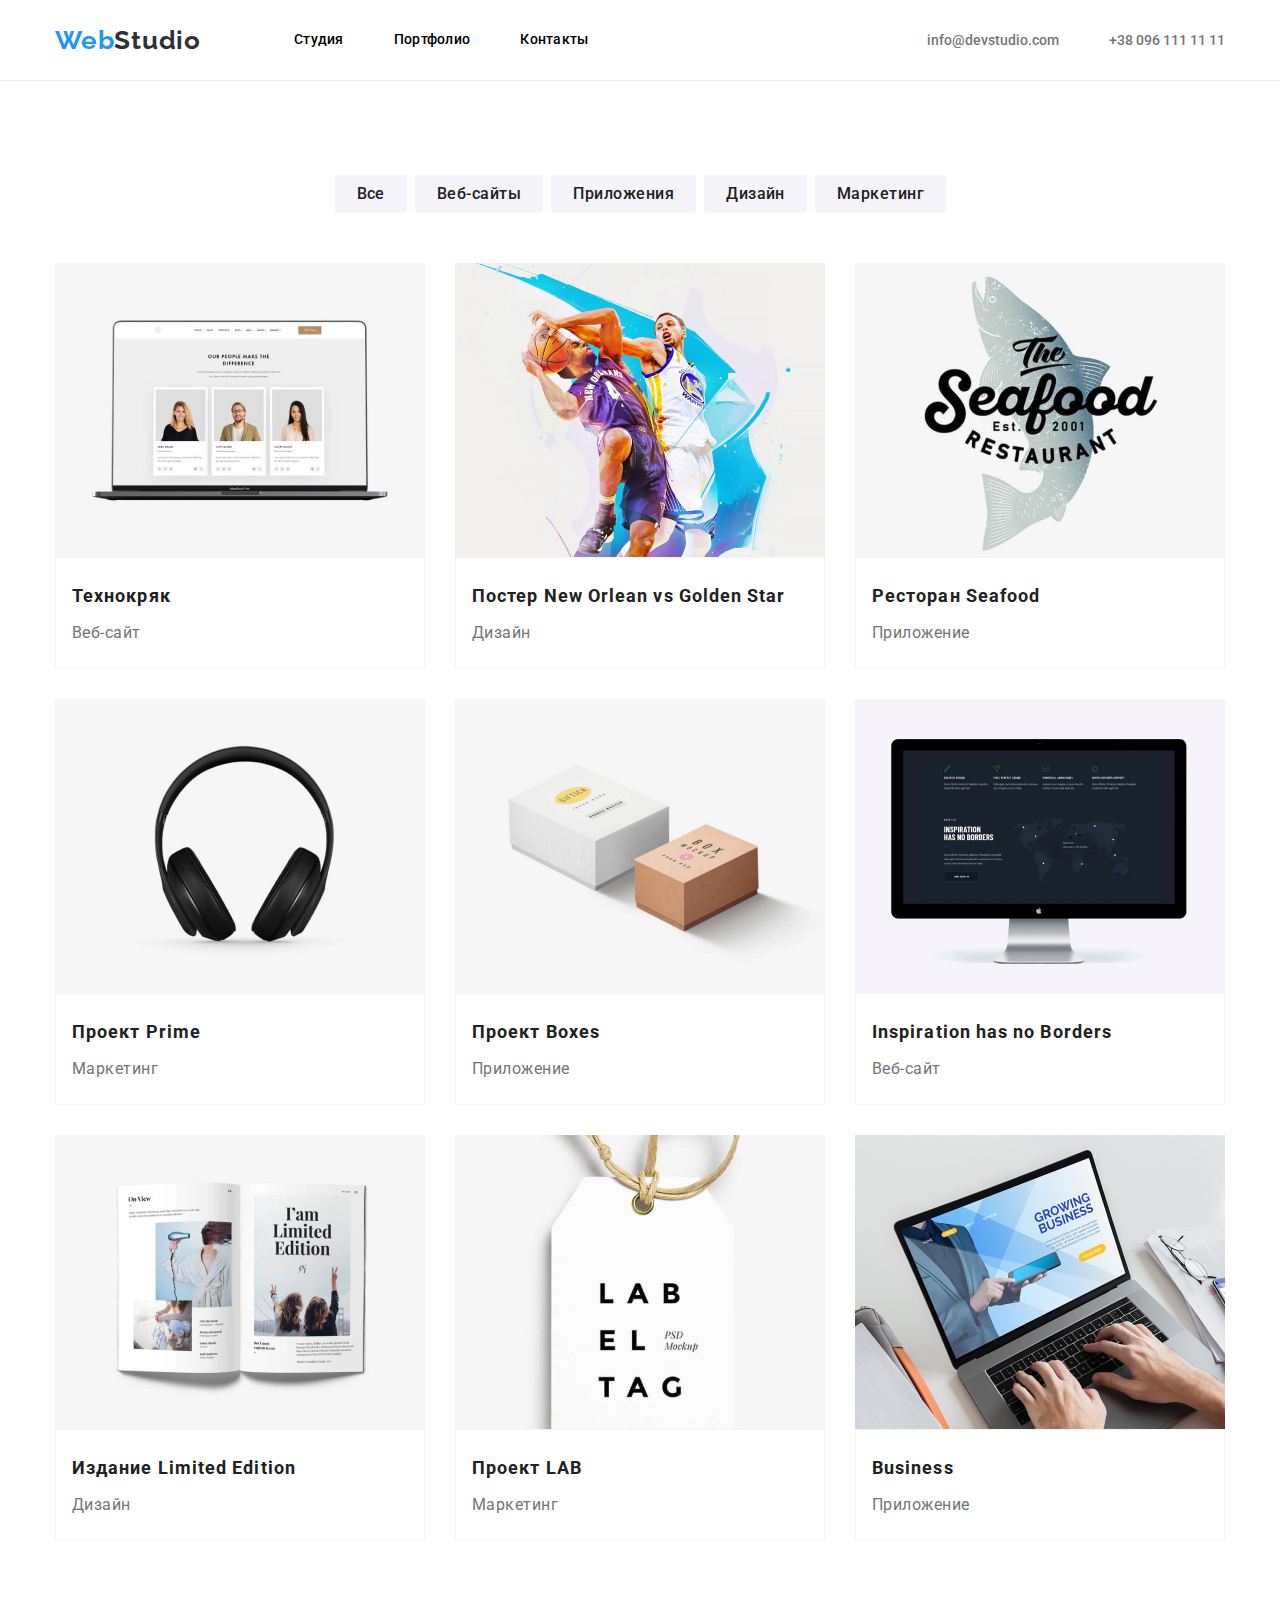
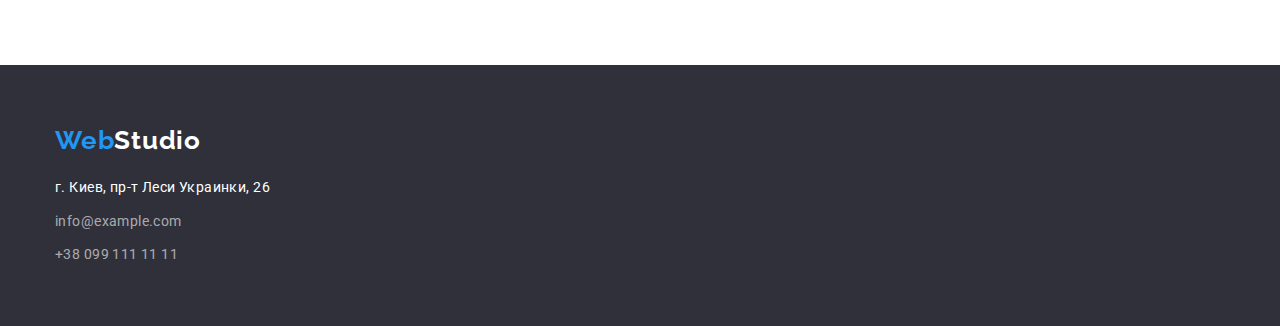
==== portfolio.html @ d8b58060 "!" ====
<!DOCTYPE html>
<html lang="en">
<head>
    <meta charset="UTF-8">
    <meta http-equiv="X-UA-Compatible" content="IE=edge">
    <meta name="viewport" content="width=device-width, initial-scale=1.0">
    <title>Document</title>
    <link rel="preconnect" href="https://fonts.googleapis.com">
    <link rel="preconnect" href="https://fonts.gstatic.com" crossorigin>
    <link href="https://fonts.googleapis.com/css2?family=Raleway:wght@700&family=Roboto:wght@400;500;700;900&display=swap" rel="stylesheet">
    <link rel="stylesheet" href="./css/modern-normalize.css">
    <link rel="stylesheet" href="./css/styles.css">
</head>
<body>
    <!--header of the page-->
    <header class="header">
        <div class="container main-nav">
            <nav class="main-nav">
                <a href="./index.html" lang="en" class="logo"><span class="logo-color">Web</span>Studio</a>
    
                <!--links for navigation on the page-->
                <ul class="header-list">
                    <li class="header-item"><a class="nav-link" href="./index.html">Студия</a></li>
                    <li class="header-item"><a class="nav-link" href="./portfolio.html">Портфолио</a></li>
                    <li class="header-item"><a class="nav-link" href="">Контакты</a></li>
                </ul>
            </nav>
            <!--contacts-->
            <ul class="contacts">
                <li class="item"><a href="mailto:info@devstudio.com" class="contacts-item">info@devstudio.com</a></li>
                <li class="item"><a href="tel:+380961111111" class="contacts-item">+38 096 111 11 11</a></li>
            </ul>
        </div>
    </header>
    <!--portfolio navigation-->
    <main>
        <!--portfolio buttons-->
        <section class="section">
            <div class="container">
            <ul class="button-list list">
                <li class="item">
                    <button class="button" type="button">Все</button>
                </li>
                <li class="item">
                    <button class="button" type="button">Веб-сайты</button>
                </li>
                <li class="item">
                    <button class="button" type="button">Приложения</button>
                </li>
                <li class="item">
                    <button class="button" type="button">Дизайн</button>
                </li>
                <li class="item">
                    <button class="button" type="button">Маркетинг</button>
                </li>
            </ul>
        <!--portfolio gallery link list-->
            <ul class="gallery row-flex row-flex__three-columns">
                <li class="gallery-item column-item">
                    <img src="./images/technocreck.jpg" alt="notebook" width="370" height="294">
                    <div class="glr-item">
                    <h3 class="works-item">Технокряк</h3>
                    <p class="item-text">Веб-сайт</p>
                    </div>
                </li>
                <li class="gallery-item column-item">
                    <img src="./images/poster-new-orlean.jpg" alt="basketball-players" width="370" height="294">
                    <div class="glr-item">
                    <h3 class="works-item">Постер New Orlean vs Golden Star</h3>
                    <p class="item-text">Дизайн</p>
                    </div>
                </li>
                <li class="gallery-item column-item">
                    <img src="./images/seafood.jpg" alt="logo-restaurant" width="370" height="294">
                    <div class="glr-item">
                    <h3 class="works-item">Ресторан <span lang="en">Seafood</span></h3>
                    <p class="item-text">Приложение</p>
                    </div>
                </li>
                <li class="gallery-item column-item">
                    <img src="./images/headphones.jpg" alt="headphones" width="370" height="294">
                    <div class="glr-item">
                    <h3 class="works-item">Проект <span lang="en">Prime</span></h3>
                    <p class="item-text">Маркетинг</p>
                    </div>
                </li>
                <li class="gallery-item column-item">
                    <img src="./images/boxes.jpg" alt="two-boxes" width="370" height="294">
                    <div class="glr-item">
                    <h3 class="works-item">Проект <span lang="en">Boxes</span></h3>
                    <p class="item-text">Приложение</p>
                    </div>
                </li>
                <li class="gallery-item column-item">
                    <img src="./images/monitor.jpg" alt="monitor" width="370" height="294">
                    <div class="glr-item">
                    <h3 class="works-item"><span lang="en">Inspiration has no Borders</span></h3>
                    <p class="item-text">Веб-сайт</p>
                    </div>
                </li>
                <li class="gallery-item column-item">
                    <img src="./images/book-limited-edition.jpg" alt="book" width="370" height="294">
                    <div class="glr-item">
                    <h3 class="works-item">Издание <span lang="en">Limited Edition</span></h3>
                    <p class="item-text">Дизайн</p>
                    </div>
                </li>
                <li class="gallery-item column-item">
                    <img src="./images/lab.jpg" alt="teg-lab" width="370" height="294">
                    <div class="glr-item">
                    <h3 class="works-item">Проект <span lang="en">LAB</span> </h3>
                    <p class="item-text">Маркетинг</p>
                    </div>
                </li>
                <li class="gallery-item column-item">
                    <img src="./images/laptop-growing.jpg" alt="laptop" width="370" height="294">
                    <div class="glr-item">
                    <h3 class="works-item"> <span lang="en">Business</span></h3>
                    <p class="item-text">Приложение</p>
                    </div>
                </li>
                
            </ul>
        </div>
        </section>
    </main>
       <!--footer of the page-->
    <footer class="footer">
        <div class="container">
            <a href="./index.html" lang="en" class="logo-footer"><span class="logo-color">Web</span>Studio</a>
            <address class="adress">
                <p >г. Киев, пр-т Леси Украинки, 26</p>
                <ul class="contacts-footer list">
                    <li class="item"><a href="mailto:info@example.com" class="contacts-link">info@example.com</a></li>
                    <li class="item"><a href="tel:+380991111111" class="contacts-link">+38 099 111 11 11</a></li>
                </ul>
            </address>
        </div>
    </footer>
    
</body>
</html>
---- css/styles.css ----
:root {
    --main-title-color: #ffffff;
    --secondary-title-color: #212121;
    --main-text-color: #757575;
    --secondary-text-color: #ffffff;
    --third-text-color: #000000;
    --accent-color: #2196f3;
    --main-background-color: #ffffff;
    --secondary-background-color: #f5f4fa;
    --third-background-color: #2f303a;
    --fourth-background-color: #ffffff;
  }
  
  body {
    background-color: var(--main-background-color);
    color: var(--main-text-color);
    font-family: "Raleway", sans-serif;
    font-family: "Roboto", sans-serif;
  }

/*global reset styles*/
h1, h2, h3, h5, h6 {
  margin-bottom: 0;
}

h1,
h2,
h3,
ul,
p {
  margin-top: 0;
  margin-bottom: 0;
}


ul {
  margin: 0;
  padding: 0;
  list-style: none;
}

.section {
  padding: 94px 0;

}

.section-title {
  margin-bottom: 50px;
  font-family: Roboto;
  font-style: normal;
  font-weight: bold;
  font-size: 36px;
  line-height: 42px;
  text-align: center;
  letter-spacing: 0.03em;
  color: #212121;
}

.section.top-spacer-null {
  padding-top: 0;
}

.container {
  margin: 0 auto;
  width: 1200px;
  padding: 0 15px;
}

.row-flex {
  padding: 0;
  list-style: none;
  display: flex;
  flex-direction: row;
  flex-wrap: wrap;
  margin-left: -30px;
}

.row-flex__two-columns .column-item {
  flex-basis: calc(100% / 2);
}


.row-flex__three-columns .column-item {
  flex-basis: calc(100% / 3 - 30px);
  margin-left: 30px;
}

.row-flex__four-columns .column-item {
  flex-basis: calc(100% / 4 - 30px);
  margin-left: 30px;
}


.main-nav{
  display: flex;
  align-items: center;
}


.header-list{
  display: flex;
  margin-left: 93px;
}

.header-list .item{
  margin-left: 50px;
}

.header-list .header-item:not(:last-child) {
  margin-right: 50px;
}

.header-list .nav-link{
  display: block;
  padding-top: 32px;
  padding-bottom: 32px;
  font-weight: 500;
  font-size: 14px;
  line-height: 1.14;
  letter-spacing: 0.02em;
}

.row-flex__five-columns .column-item {
  flex-basis: calc(100% / 5);
}

.row-flex__six-columns .column-item {
  flex-basis: calc(100% / 6);
}

 /*header*/
.header {
    background-color: var(--fourth-background-color);
    border-bottom: 1px solid #ececec;
  }

.logo {
    font-weight: 700;
    font-size: 26px;
    line-height: 1.19;
    letter-spacing: 0.03em;
    color: var(--third-background-color);
    font-family: "Raleway", sans-serif;
  }

  .logo-color {
    color: var(--accent-color);
  }
  
.nav-link {
    font-weight: 500;
    font-size: 14px;
    line-height: 1.14;
    letter-spacing: 0.02em;
    color: var(--third-text-color);
  }

 .nav-link:hover,
 .contacts a:hover,
 .nav-link:focus,
 .contacts a:focus {
   color: var(--accent-color);
 }

.contacts-item{
  color: #757575;
  font-weight: 500;
  font-size: 14px;
  line-height: 1.14;
  text-decoration: none;
}

.contacts {
  display: flex;
  margin-left: auto;
}

.contacts .item + .item {
  margin-left: 50px;
}

.contacts-link {
  color: #757575;
  font-size: 16px;
  line-height: 30px;
  font-weight: 500;
  font-size: 14px;
  line-height: 1.14;
  text-decoration: none
  }

a {
    text-decoration: none;
  }

li {
    list-style-type: none;
  }

.header  {
    color: var(--main-text-color);
  }

.footer  {
    display: block;
    padding-bottom: 60px;
    padding-top: 60px;
    box-sizing: border-box;
    color: var(--secondary-text-color)
  }

/*hero-section*/
.hero-section {
  background-color: var(--third-background-color);
  min-height: 600px;
  display: flex;
  flex-direction: column;
  align-items: center;
  justify-content: center;
}

.hero-title {
    font-weight: 900;
    font-size: 44px;
    line-height: 1.36;
    text-align: center;
    letter-spacing: 0.06em;
    text-transform: uppercase;
    color: var(--main-title-color);
    max-width: 696px;
    margin-bottom: 30px;
  }

.button {
    font-weight: 500;
    font-size: 16px;
    line-height: 1.62;
    text-align: center;
    letter-spacing: 0.03em;
    color: var(--secondary-title-color);
    background-color: var(--secondary-background-color);
    font-family: "Roboto", sans-serif;
    white-space: nowrap;
    padding: 6px 22px;;
    border: none;
    border-radius: 4px;
    cursor: pointer;
  }

  .button-primary {
    color: #ffffff;
    background-color: var(--accent-color);
  }

.button:focus,
.button:hover {
  color: var(--secondary-text-color);
  background-color: var(--accent-color);
  opacity: 0.8;
}

.button-list {
  display: flex;
  width: 611px;
  margin-left: auto;
  margin-right: auto;
  margin-bottom: 50px;
}

.button-list .item + .item {
  margin-left: 8px;
}


/*abilities of the company*/

.hidden-title {
  visibility: hidden;
  display: none;
}

.ability-section,
.work-section{
    background-color: var(--main-background-color);
}

.ability-title{
    font-weight: 700;
    font-size: 14px;
    line-height: 24px;
    letter-spacing: 0.03em;
    text-transform: uppercase;
    color: var(--secondary-title-color);
}

.ability-text{
    font-size: 14px;
    line-height: 1.71;
    letter-spacing: 0.03em;
    color: #757575;
}

.members-item {
  padding-bottom: 20px;
  background: #FFFFFF;
  box-shadow: 0px 1px 3px rgba(0, 0, 0, 0.12), 0px 1px 1px rgba(0, 0, 0, 0.14), 0px 2px 1px rgba(0, 0, 0, 0.2);
  border-radius: 0px 0px 4px 4px;
}


.member-name{
    margin-bottom: 10px;
    font-weight: 500;
    font-size: 16px;
    line-height: 1.19;
    text-align: center;
    letter-spacing: 0.03em;
    color: var(--secondary-title-color);
}

.skill{
    font-size: 16px;
    line-height: 1.19;
    text-align: center;
    letter-spacing: 0.03em;
    color: var(--main-text-color);
}

.company-members{
    background-color: var(--secondary-background-color);
}

/*footer*/

.footer{
    background-color: var(--third-background-color);
    color: var(--secondary-text-color);
    padding-top: 60px;
}

.adress {
  font-style: normal;
}

.adress > p {
    font-size: 14px;
    line-height: 1.71;
    letter-spacing: 0.03em;
    font-style: normal;
    color: var(--secondary-text-color);
}

.portfolio-filters{
    background-color: var(--main-background-color);
}

.works-item{
    font-style: normal;
    font-weight: bold;
    margin-bottom: 4px;
    font-weight:700;
    font-size: 18px;
    line-height: 2;
    letter-spacing: 0.06em;
    color: var(--secondary-title-color);
}

.item-text{
    font-weight: 400;
    font-size: 16px;
    line-height: 1.88;
    letter-spacing: 0.03em;
    color: var(--main-text-color);
}

.logo-footer {
  display: inline-block;
  margin-bottom: 20px;
  font-weight: 700;
  font-size: 26px;
  line-height:1.19;
  letter-spacing: 0.03em;
  font-weight: bold;
  font-style: normal;
  color: var(--secondary-text-color);
  font-family: "Raleway", sans-serif;
}
.glr-item{
  margin-bottom: 30px;
  padding: 20px 16px;
  border: 1px solid #f5f4fa;;
}

img{
  display: block;
  max-width: 100%;
  margin: 0 auto;
}

.team-img{
  margin-bottom: 30px;
  width: 270px;
  aspect-ratio: auto 270 / 260;
  height: 260px;

}

.address {
  color: var(--primary-white-color);
  font-style: normal;
  font-weight: 400;
  font-size: 14px;
  line-height: 1.71;
  letter-spacing: 0.03em;
}

.contacts-footer .item {
  margin-top: 9px;
}

.contacts-footer .contacts-link {
  color: rgba(255, 255, 255, 0.6);
}

.contacts-link{
 font-style: normal;
 font-weight: normal;
 font-size: 14px;
 line-height: 24px;
 letter-spacing: 0.03em;
}

.contacts-footer .contacts-link:hover,
.contacts-footer .contacts-link:focus {
  color: #2196f3;
}
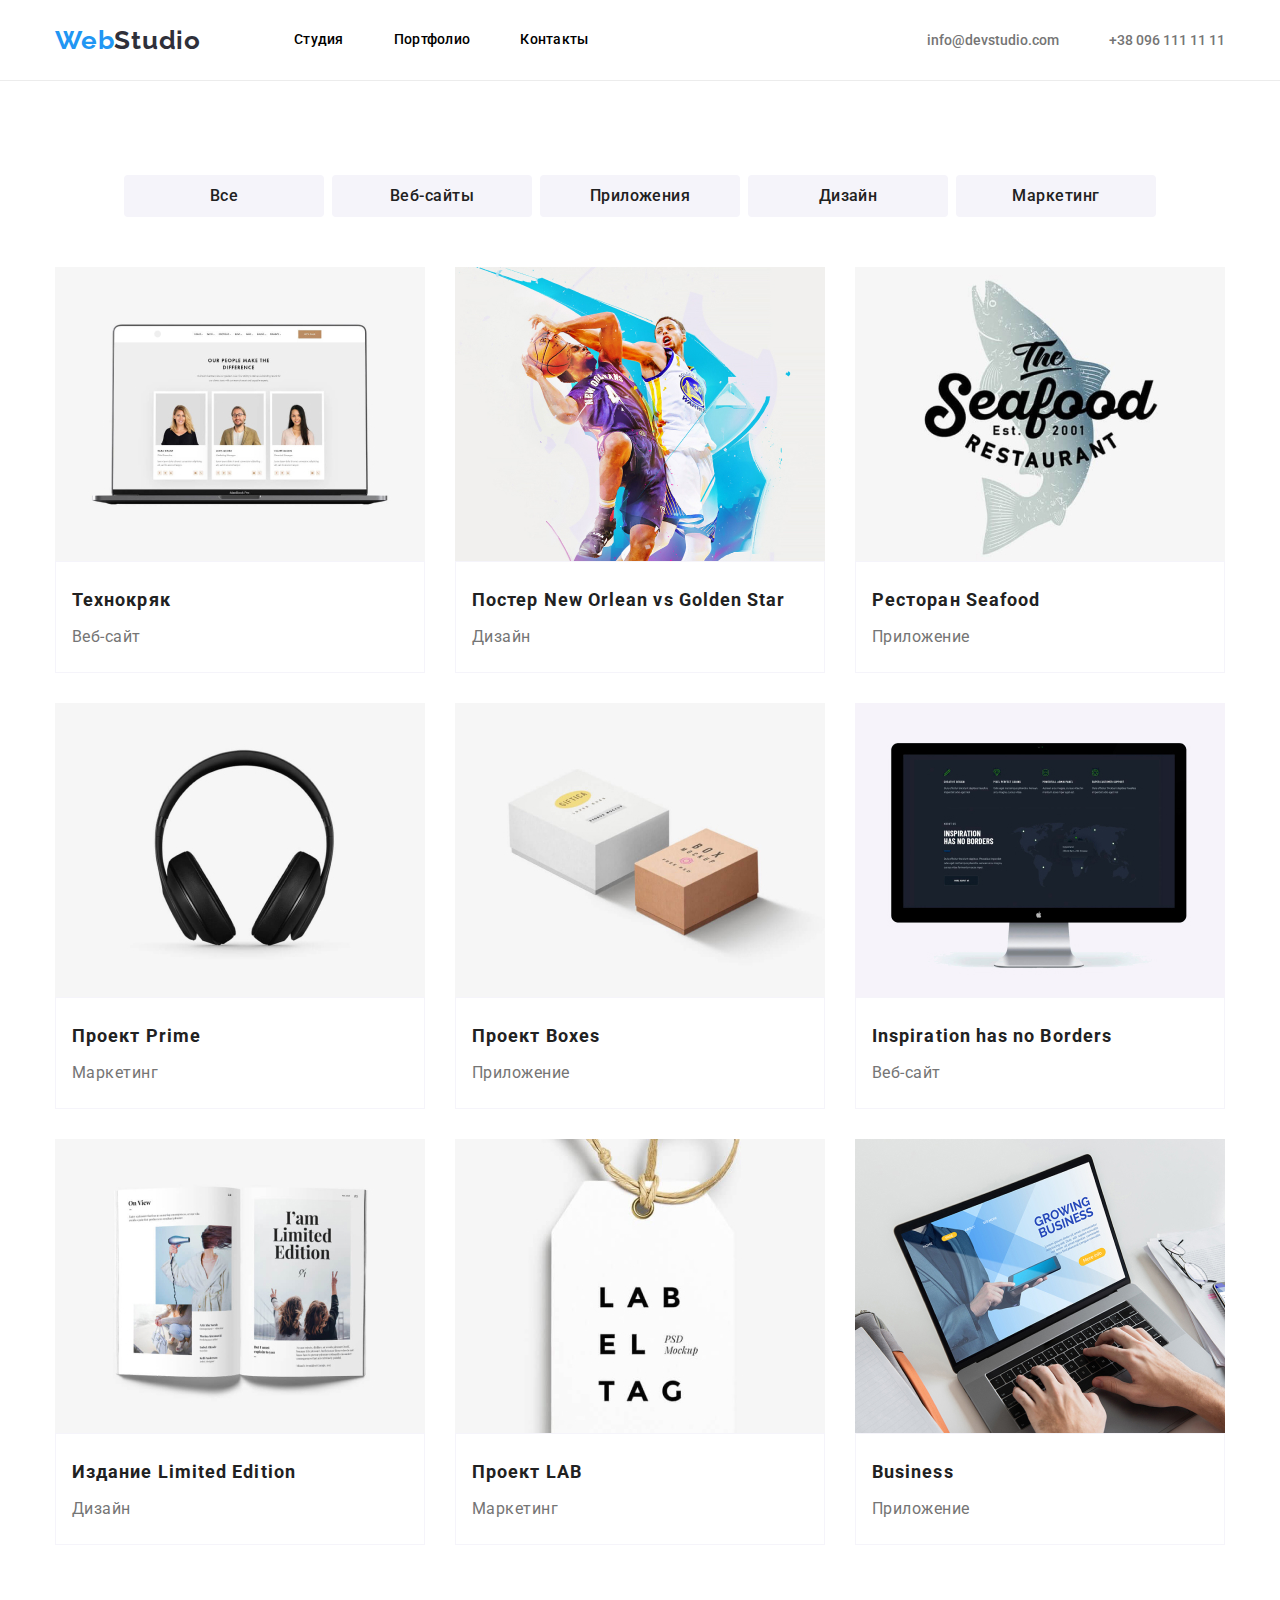
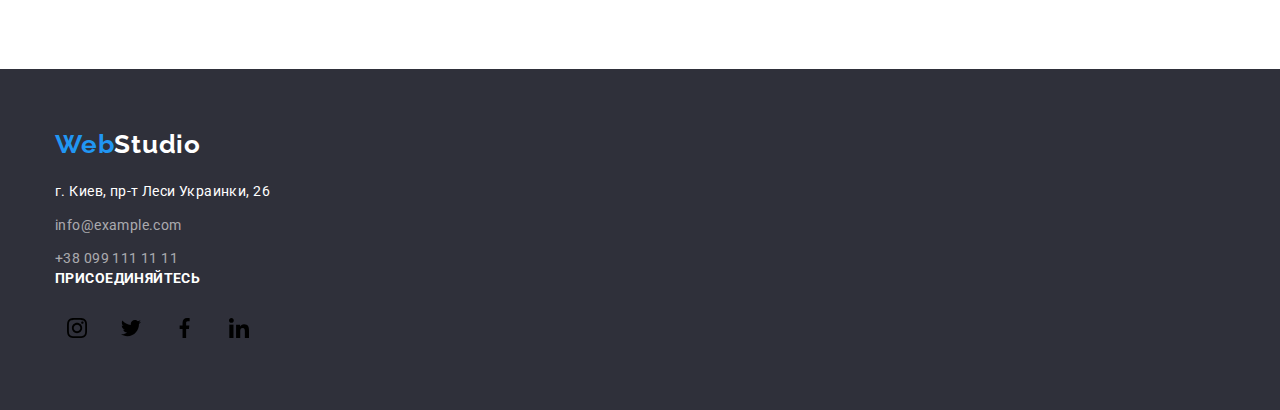
==== commit f67096c3: "new" ====
--- a/portfolio.html
+++ b/portfolio.html
@@ -127,14 +127,51 @@
        <!--footer of the page-->
     <footer class="footer">
         <div class="container">
-            <a href="./index.html" lang="en" class="logo-footer"><span class="logo-color">Web</span>Studio</a>
-            <address class="adress">
-                <p >г. Киев, пр-т Леси Украинки, 26</p>
-                <ul class="contacts-footer list">
-                    <li class="item"><a href="mailto:info@example.com" class="contacts-link">info@example.com</a></li>
-                    <li class="item"><a href="tel:+380991111111" class="contacts-link">+38 099 111 11 11</a></li>
+            <div class="container-footer">
+                <a href="./index.html" lang="en" class="logo-footer"><span class="logo-color">Web</span>Studio</a>
+                <address class="adress">
+                    <p>г. Киев, пр-т Леси Украинки, 26</p>
+                    <ul class="contacts-footer list">
+                        <li class="item"><a href="mailto:info@example.com" class="contacts-link">info@example.com</a></li>
+                        <li class="item"><a href="tel:+380991111111" class="contacts-link">+38 099 111 11 11</a></li>
+                    </ul>
+                </address>
+            </div>
+            <div>
+                <p class="join">
+                    присоединяйтесь
+                </p>
+                <ul class="social-links">
+                    <li class="social-item">
+                        <a href="" class="link soc-link soc-footer">
+                            <svg class="icon soc-icon" width="20" height="20">
+                                <use href="./images/symbol-defs.svg#icon-instagram"></use>
+                            </svg>
+                        </a>
+                    </li>
+                    <li>
+                        <a href="" class="link soc-link soc-footer">
+                            <svg class="icon soc-icon" width="20" height="20">
+                                <use href="./images/symbol-defs.svg#icon-twitter"></use>
+                            </svg>
+                        </a>
+                    </li>
+                    <li>
+                        <a href="" class="link soc-link soc-footer">
+                            <svg class="icon soc-icon" width="20" height="20">
+                                <use href="./images/symbol-defs.svg#icon-facebook"></use>
+                            </svg>
+                        </a>
+                    </li>
+                    <li>
+                        <a href="" class="link  soc-link soc-footer">
+                            <svg class="icon soc-icon" width="20" height="20">
+                                <use href="./images/symbol-defs.svg#icon-linkedin"></use>
+                            </svg>
+                        </a>
+                    </li>
                 </ul>
-            </address>
+            </div>
         </div>
     </footer>
     
--- a/css/styles.css
+++ b/css/styles.css
@@ -1,25 +1,30 @@
 :root {
-    --main-title-color: #ffffff;
-    --secondary-title-color: #212121;
-    --main-text-color: #757575;
-    --secondary-text-color: #ffffff;
-    --third-text-color: #000000;
-    --accent-color: #2196f3;
-    --main-background-color: #ffffff;
-    --secondary-background-color: #f5f4fa;
-    --third-background-color: #2f303a;
-    --fourth-background-color: #ffffff;
-  }
-  
-  body {
-    background-color: var(--main-background-color);
-    color: var(--main-text-color);
-    font-family: "Raleway", sans-serif;
-    font-family: "Roboto", sans-serif;
-  }
+  --main-title-color: #ffffff;
+  --secondary-title-color: #212121;
+  --main-text-color: #757575;
+  --secondary-text-color: #ffffff;
+  --third-text-color: #000000;
+  --accent-color: #2196f3;
+  --main-background-color: #ffffff;
+  --secondary-background-color: #f5f4fa;
+  --third-background-color: #2f303a;
+  --fourth-background-color: #ffffff;
+  --color-icon: #afb1b8;
+}
+
+body {
+  background-color: var(--main-background-color);
+  color: var(--main-text-color);
+  font-family: 'Raleway', sans-serif;
+  font-family: 'Roboto', sans-serif;
+}
 
 /*global reset styles*/
-h1, h2, h3, h5, h6 {
+h1,
+h2,
+h3,
+h5,
+h6 {
   margin-bottom: 0;
 }
 
@@ -32,7 +37,6 @@
   margin-bottom: 0;
 }
 
-
 ul {
   margin: 0;
   padding: 0;
@@ -41,7 +45,6 @@
 
 .section {
   padding: 94px 0;
-
 }
 
 .section-title {
@@ -79,7 +82,6 @@
   flex-basis: calc(100% / 2);
 }
 
-
 .row-flex__three-columns .column-item {
   flex-basis: calc(100% / 3 - 30px);
   margin-left: 30px;
@@ -90,19 +92,17 @@
   margin-left: 30px;
 }
 
-
-.main-nav{
-  display: flex;
-  align-items: center;
-}
-
-
-.header-list{
+.main-nav {
+  display: flex;
+  align-items: center;
+}
+
+.header-list {
   display: flex;
   margin-left: 93px;
 }
 
-.header-list .item{
+.header-list .item {
   margin-left: 50px;
 }
 
@@ -110,7 +110,7 @@
   margin-right: 50px;
 }
 
-.header-list .nav-link{
+.header-list .nav-link {
   display: block;
   padding-top: 32px;
   padding-bottom: 32px;
@@ -128,41 +128,41 @@
   flex-basis: calc(100% / 6);
 }
 
- /*header*/
+/*header*/
 .header {
-    background-color: var(--fourth-background-color);
-    border-bottom: 1px solid #ececec;
-  }
+  background-color: var(--fourth-background-color);
+  border-bottom: 1px solid #ececec;
+}
 
 .logo {
-    font-weight: 700;
-    font-size: 26px;
-    line-height: 1.19;
-    letter-spacing: 0.03em;
-    color: var(--third-background-color);
-    font-family: "Raleway", sans-serif;
-  }
-
-  .logo-color {
-    color: var(--accent-color);
-  }
-  
+  font-weight: 700;
+  font-size: 26px;
+  line-height: 1.19;
+  letter-spacing: 0.03em;
+  color: var(--third-background-color);
+  font-family: 'Raleway', sans-serif;
+}
+
+.logo-color {
+  color: var(--accent-color);
+}
+
 .nav-link {
-    font-weight: 500;
-    font-size: 14px;
-    line-height: 1.14;
-    letter-spacing: 0.02em;
-    color: var(--third-text-color);
-  }
-
- .nav-link:hover,
- .contacts a:hover,
- .nav-link:focus,
- .contacts a:focus {
-   color: var(--accent-color);
- }
-
-.contacts-item{
+  font-weight: 500;
+  font-size: 14px;
+  line-height: 1.14;
+  letter-spacing: 0.02em;
+  color: var(--third-text-color);
+}
+
+.nav-link:hover,
+.contacts a:hover,
+.nav-link:focus,
+.contacts a:focus {
+  color: var(--accent-color);
+}
+
+.contacts-item {
   color: #757575;
   font-weight: 500;
   font-size: 14px;
@@ -186,32 +186,46 @@
   font-weight: 500;
   font-size: 14px;
   line-height: 1.14;
-  text-decoration: none
-  }
+  text-decoration: none;
+}
 
 a {
-    text-decoration: none;
-  }
+  text-decoration: none;
+}
 
 li {
-    list-style-type: none;
-  }
-
-.header  {
-    color: var(--main-text-color);
-  }
-
-.footer  {
-    display: block;
-    padding-bottom: 60px;
-    padding-top: 60px;
-    box-sizing: border-box;
-    color: var(--secondary-text-color)
-  }
+  list-style-type: none;
+}
+
+.header {
+  color: var(--main-text-color);
+}
+
+.footer {
+  display: block;
+  padding-bottom: 60px;
+  padding-top: 60px;
+  box-sizing: border-box;
+  color: var(--secondary-text-color);
+}
+
+.pos-foot {
+  display: flex;
+  align-items: baseline;
+}
 
 /*hero-section*/
 .hero-section {
   background-color: var(--third-background-color);
+  background-image: linear-gradient(
+      to right,
+      rgba(47, 48, 58, 0.4),
+      rgba(47, 48, 58, 0.4)
+    ),
+    url('../images/herojpg.jpg');
+  background-repeat: no-repeat;
+  background-size: cover;
+  background-position: 0px 0px;
   min-height: 600px;
   display: flex;
   flex-direction: column;
@@ -220,37 +234,47 @@
 }
 
 .hero-title {
-    font-weight: 900;
-    font-size: 44px;
-    line-height: 1.36;
-    text-align: center;
-    letter-spacing: 0.06em;
-    text-transform: uppercase;
-    color: var(--main-title-color);
-    max-width: 696px;
-    margin-bottom: 30px;
-  }
+  font-weight: 900;
+  font-size: 44px;
+  line-height: 1.36;
+  text-align: center;
+  letter-spacing: 0.06em;
+  text-transform: uppercase;
+  color: var(--main-title-color);
+  max-width: 696px;
+  margin-bottom: 30px;
+}
+
+.site-contacts-icon {
+  margin-right: 10px;
+  fill: currentColor;
+}
+
+.site-contacts-item:first-child {
+  margin-right: 30px;
+}
 
 .button {
-    font-weight: 500;
-    font-size: 16px;
-    line-height: 1.62;
-    text-align: center;
-    letter-spacing: 0.03em;
-    color: var(--secondary-title-color);
-    background-color: var(--secondary-background-color);
-    font-family: "Roboto", sans-serif;
-    white-space: nowrap;
-    padding: 6px 22px;;
-    border: none;
-    border-radius: 4px;
-    cursor: pointer;
-  }
-
-  .button-primary {
-    color: #ffffff;
-    background-color: var(--accent-color);
-  }
+  font-weight: 500;
+  font-size: 16px;
+  line-height: 1.87;
+  text-align: center;
+  letter-spacing: 0.03em;
+  color: var(--secondary-title-color);
+  background-color: var(--secondary-background-color);
+  font-family: 'Roboto', sans-serif;
+  white-space: nowrap;
+  min-width: 200px;
+  padding: 6px 20px;
+  border: none;
+  border-radius: 4px;
+  cursor: pointer;
+}
+
+.button-primary {
+  color: #ffffff;
+  background-color: var(--accent-color);
+}
 
 .button:focus,
 .button:hover {
@@ -261,7 +285,7 @@
 
 .button-list {
   display: flex;
-  width: 611px;
+  justify-content: center;
   margin-left: auto;
   margin-right: auto;
   margin-bottom: 50px;
@@ -271,7 +295,6 @@
   margin-left: 8px;
 }
 
-
 /*abilities of the company*/
 
 .hidden-title {
@@ -280,62 +303,66 @@
 }
 
 .ability-section,
-.work-section{
-    background-color: var(--main-background-color);
-}
-
-.ability-title{
-    font-weight: 700;
-    font-size: 14px;
-    line-height: 24px;
-    letter-spacing: 0.03em;
-    text-transform: uppercase;
-    color: var(--secondary-title-color);
-}
-
-.ability-text{
-    font-size: 14px;
-    line-height: 1.71;
-    letter-spacing: 0.03em;
-    color: #757575;
+.work-section {
+  background-color: var(--main-background-color);
+}
+
+.ability-title {
+  margin-bottom: 10px;
+  font-weight: 700;
+  font-size: 14px;
+  line-height: 24px;
+  letter-spacing: 0.03em;
+  text-transform: uppercase;
+  color: var(--secondary-title-color);
+}
+
+.ability-text {
+  font-size: 14px;
+  line-height: 1.71;
+  letter-spacing: 0.03em;
+  color: #757575;
 }
 
 .members-item {
   padding-bottom: 20px;
-  background: #FFFFFF;
-  box-shadow: 0px 1px 3px rgba(0, 0, 0, 0.12), 0px 1px 1px rgba(0, 0, 0, 0.14), 0px 2px 1px rgba(0, 0, 0, 0.2);
+  background: #ffffff;
+  box-shadow: 0px 1px 3px rgba(0, 0, 0, 0.12), 0px 1px 1px rgba(0, 0, 0, 0.14),
+    0px 2px 1px rgba(0, 0, 0, 0.2);
   border-radius: 0px 0px 4px 4px;
 }
 
-
-.member-name{
-    margin-bottom: 10px;
-    font-weight: 500;
-    font-size: 16px;
-    line-height: 1.19;
-    text-align: center;
-    letter-spacing: 0.03em;
-    color: var(--secondary-title-color);
-}
-
-.skill{
-    font-size: 16px;
-    line-height: 1.19;
-    text-align: center;
-    letter-spacing: 0.03em;
-    color: var(--main-text-color);
-}
-
-.company-members{
-    background-color: var(--secondary-background-color);
+.member-name {
+  margin-bottom: 10px;
+  font-weight: 500;
+  font-size: 16px;
+  line-height: 1.19;
+  text-align: center;
+  letter-spacing: 0.03em;
+  color: var(--secondary-title-color);
+}
+
+.skill {
+  font-size: 16px;
+  line-height: 1.19;
+  text-align: center;
+  letter-spacing: 0.03em;
+  color: var(--main-text-color);
+}
+
+.company-members {
+  background-color: var(--secondary-background-color);
 }
 
 /*footer*/
 
-.footer{
-    background-color: var(--third-background-color);
-    color: var(--secondary-text-color);
-    padding-top: 60px;
+.container-footer {
+  margin-right: 70px;
+}
+.footer {
+  background-color: var(--third-background-color);
+  color: var(--secondary-text-color);
+  padding-top: 60px;
 }
 
 .adress {
@@ -343,34 +370,34 @@
 }
 
 .adress > p {
-    font-size: 14px;
-    line-height: 1.71;
-    letter-spacing: 0.03em;
-    font-style: normal;
-    color: var(--secondary-text-color);
-}
-
-.portfolio-filters{
-    background-color: var(--main-background-color);
-}
-
-.works-item{
-    font-style: normal;
-    font-weight: bold;
-    margin-bottom: 4px;
-    font-weight:700;
-    font-size: 18px;
-    line-height: 2;
-    letter-spacing: 0.06em;
-    color: var(--secondary-title-color);
-}
-
-.item-text{
-    font-weight: 400;
-    font-size: 16px;
-    line-height: 1.88;
-    letter-spacing: 0.03em;
-    color: var(--main-text-color);
+  font-size: 14px;
+  line-height: 1.71;
+  letter-spacing: 0.03em;
+  font-style: normal;
+  color: var(--secondary-text-color);
+}
+
+.portfolio-filters {
+  background-color: var(--main-background-color);
+}
+
+.works-item {
+  font-style: normal;
+  font-weight: bold;
+  margin-bottom: 4px;
+  font-weight: 700;
+  font-size: 18px;
+  line-height: 2;
+  letter-spacing: 0.06em;
+  color: var(--secondary-title-color);
+}
+
+.item-text {
+  font-weight: 400;
+  font-size: 16px;
+  line-height: 1.88;
+  letter-spacing: 0.03em;
+  color: var(--main-text-color);
 }
 
 .logo-footer {
@@ -378,31 +405,30 @@
   margin-bottom: 20px;
   font-weight: 700;
   font-size: 26px;
-  line-height:1.19;
+  line-height: 1.19;
   letter-spacing: 0.03em;
   font-weight: bold;
   font-style: normal;
   color: var(--secondary-text-color);
-  font-family: "Raleway", sans-serif;
-}
-.glr-item{
+  font-family: 'Raleway', sans-serif;
+}
+.glr-item {
   margin-bottom: 30px;
   padding: 20px 16px;
-  border: 1px solid #f5f4fa;;
-}
-
-img{
+  border: 1px solid #f5f4fa;
+}
+
+img {
   display: block;
   max-width: 100%;
   margin: 0 auto;
 }
 
-.team-img{
+.team-img {
   margin-bottom: 30px;
   width: 270px;
   aspect-ratio: auto 270 / 260;
   height: 260px;
-
 }
 
 .address {
@@ -422,15 +448,171 @@
   color: rgba(255, 255, 255, 0.6);
 }
 
-.contacts-link{
- font-style: normal;
- font-weight: normal;
- font-size: 14px;
- line-height: 24px;
- letter-spacing: 0.03em;
+.contacts-link {
+  font-style: normal;
+  font-weight: normal;
+  font-size: 14px;
+  line-height: 24px;
+  letter-spacing: 0.03em;
 }
 
 .contacts-footer .contacts-link:hover,
 .contacts-footer .contacts-link:focus {
   color: #2196f3;
-}+}
+
+.abl-icon {
+  width: 270px;
+  height: 120px;
+  display: flex;
+  justify-content: center;
+  align-items: center;
+  margin-bottom: 30px;
+  background: #f5f4fa;
+  border-radius: 4px;
+}
+
+.img-icon {
+  text-align: center;
+  fill: var(--secondary-title-color);
+}
+
+.soc-container {
+  display: flex;
+  justify-content: center;
+  margin-top: 16px;
+}
+
+.social-links {
+  display: flex;
+  justify-content: center;
+  align-items: center;
+  height: 44px;
+  width: 206px;
+  padding-left: 0;
+  margin-bottom: 0;
+  margin-top: 0;
+  list-style: none;
+  color: #afb1b8;
+}
+
+.soc-link .link {
+  justify-content: center;
+  align-items: center;
+}
+
+.social-links .link {
+  display: flex;
+  justify-content: center;
+  align-items: center;
+  width: 44px;
+  height: 44px;
+  border-radius: 50%;
+  color: #afb1b8;
+}
+
+.social-item li + li {
+  margin-left: 10px;
+}
+
+.social-links .link:hover,
+.social-links .link:focus {
+  background-color: #afb1b8;
+}
+
+.link:focus svg,
+.link:hover svg {
+  fill: var(--accent-color);
+}
+
+.social-item:hover svg,
+.social-item:focus svg {
+  fill: var(--accent-color);
+}
+
+.soc-link:hover svg,
+.soc-link:focus svg {
+  fill: #ffffff;
+}
+
+.social-links .link:hover,
+.social-links .link:focus {
+  background-color: var(--accent-color);
+}
+
+.social-links li + li {
+  margin-left: 10px;
+}
+.section-clients {
+  margin: 94px 0;
+}
+.regular-customers {
+  font-style: normal;
+  font-weight: 700;
+  font-size: 36px;
+  line-height: 1.3;
+  text-align: center;
+  letter-spacing: 0.03em;
+  color: #212121;
+  margin-bottom: 50px;
+}
+
+.container-clients {
+  text-align: center;
+}
+
+.clients {
+  display: flex;
+  align-items: center;
+  justify-content: center;
+  padding: 0px;
+  margin: 0px;
+}
+
+.clients li + li {
+  margin-left: 30px;
+}
+
+.link-client {
+  display: flex;
+  align-items: center;
+  justify-content: center;
+  width: 170px;
+  height: 92px;
+  fill: #afb1b8;
+  border: 1px solid var(--color-icon);
+  border-radius: 4px;
+}
+
+.link-client:hover,
+.link-client:focus {
+  fill: var(--accent-color);
+  border: 1px solid var(--accent-color);
+}
+
+.link-client:hover svg,
+.link-client:focus svg {
+  fill: var(--accent-color);
+}
+
+.footer-sections {
+  background-color: #2f303a;
+  padding: 60px 0px;
+  color: var(--fon-color);
+}
+
+.container-footer {
+  margin-right: 70px;
+}
+
+.join {
+  font-weight: 700;
+  font-size: 14px;
+  line-height: 1.18;
+  letter-spacing: 0.03em;
+  text-transform: uppercase;
+
+  color: #ffffff;
+
+  margin-bottom: 20px;
+}
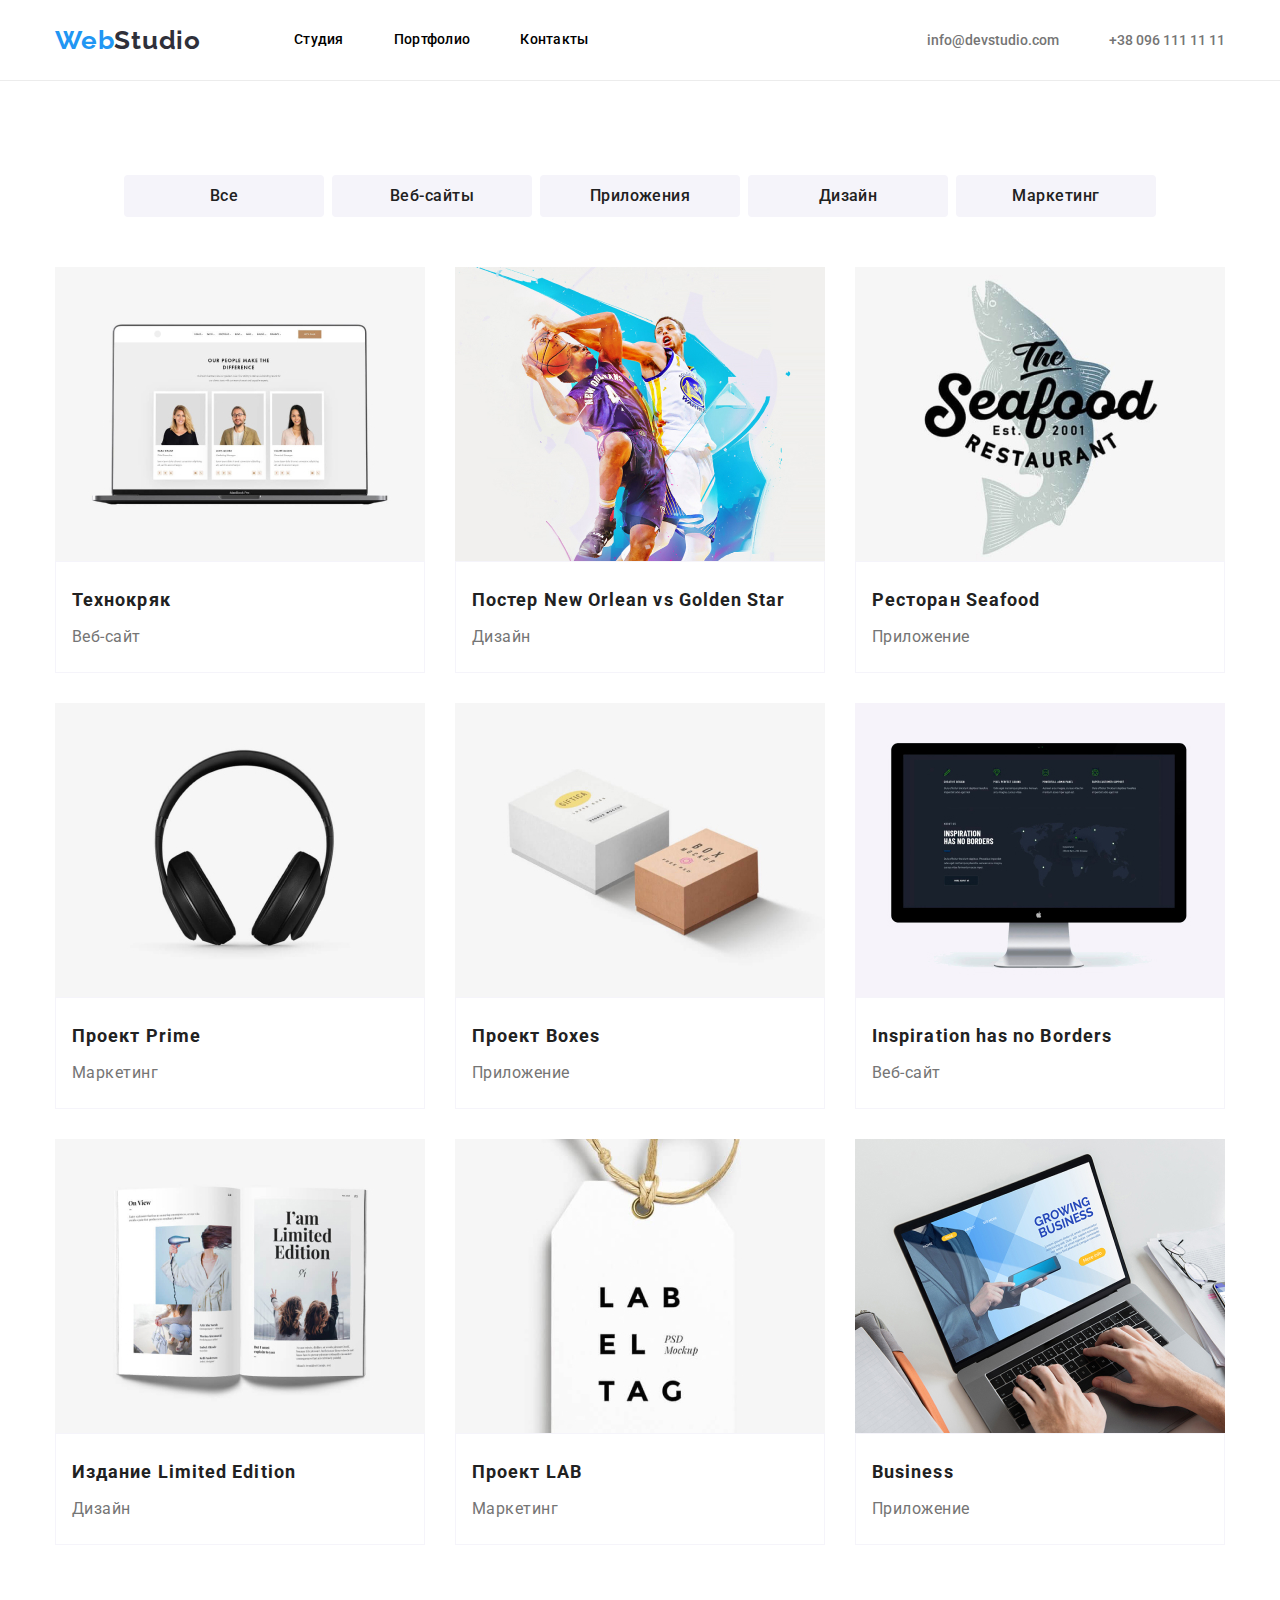
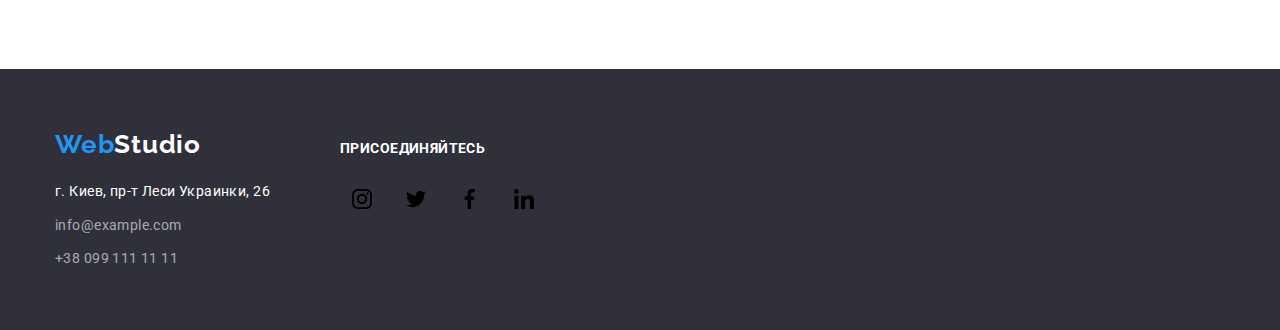
==== commit 2babab31: "new 23*22" ====
--- a/portfolio.html
+++ b/portfolio.html
@@ -126,7 +126,7 @@
     </main>
        <!--footer of the page-->
     <footer class="footer">
-        <div class="container">
+        <div class="container pos-foot">
             <div class="container-footer">
                 <a href="./index.html" lang="en" class="logo-footer"><span class="logo-color">Web</span>Studio</a>
                 <address class="adress">
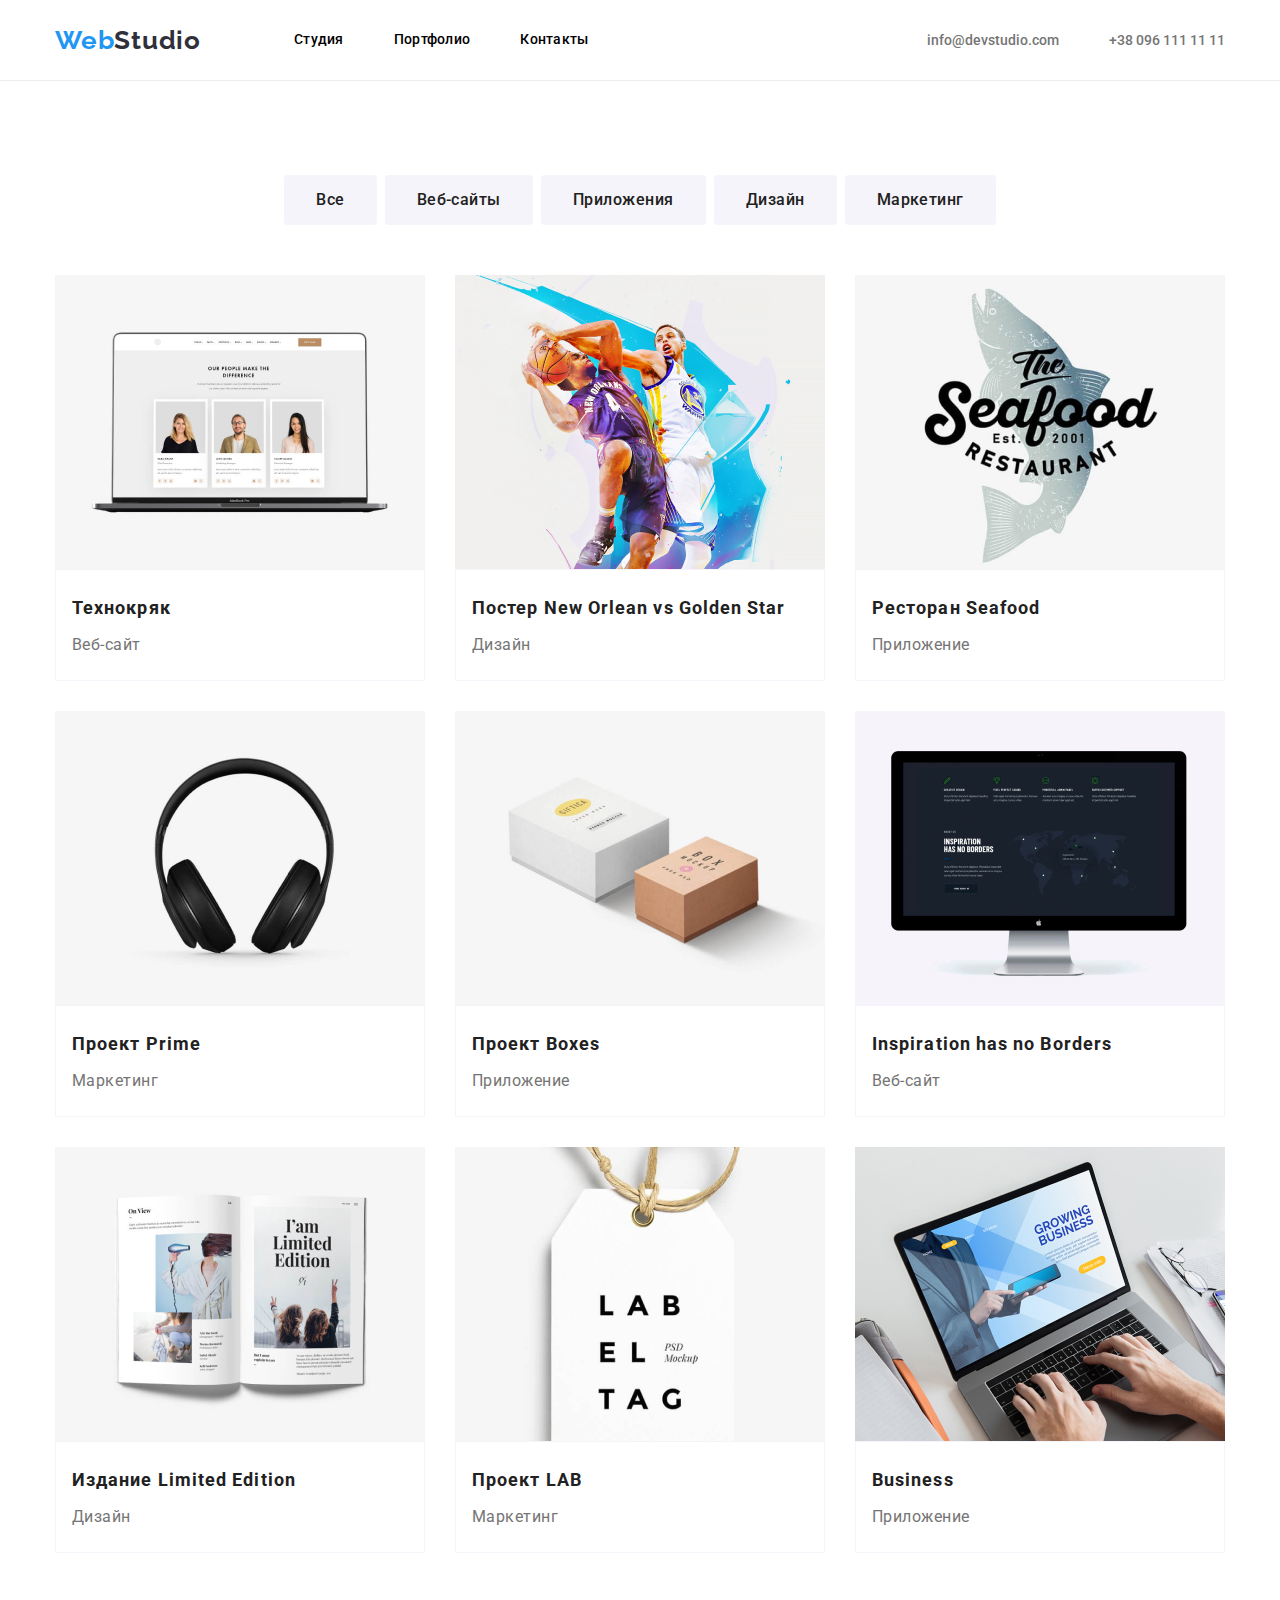
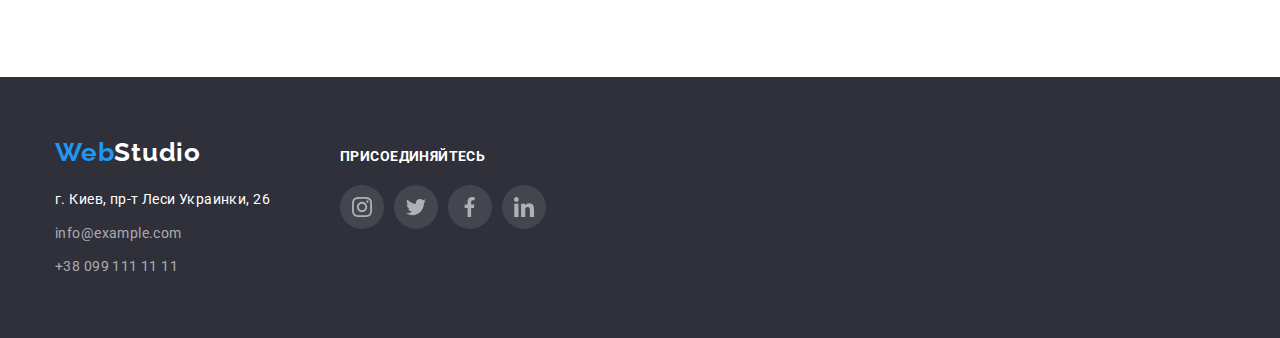
==== commit 866c4a76: "fixed" ====
--- a/portfolio.html
+++ b/portfolio.html
@@ -57,67 +57,85 @@
         <!--portfolio gallery link list-->
             <ul class="gallery row-flex row-flex__three-columns">
                 <li class="gallery-item column-item">
+                    <a href="#" class="sait-hover">
                     <img src="./images/technocreck.jpg" alt="notebook" width="370" height="294">
                     <div class="glr-item">
                     <h3 class="works-item">Технокряк</h3>
                     <p class="item-text">Веб-сайт</p>
                     </div>
+                    </a>
                 </li>
                 <li class="gallery-item column-item">
+                    <a href="#" class="sait-hover">
                     <img src="./images/poster-new-orlean.jpg" alt="basketball-players" width="370" height="294">
                     <div class="glr-item">
                     <h3 class="works-item">Постер New Orlean vs Golden Star</h3>
                     <p class="item-text">Дизайн</p>
                     </div>
+                    </a>
                 </li>
                 <li class="gallery-item column-item">
+                    <a href="#" class="sait-hover">
                     <img src="./images/seafood.jpg" alt="logo-restaurant" width="370" height="294">
                     <div class="glr-item">
                     <h3 class="works-item">Ресторан <span lang="en">Seafood</span></h3>
                     <p class="item-text">Приложение</p>
                     </div>
+                    </a>
                 </li>
                 <li class="gallery-item column-item">
+                    <a href="#" class="sait-hover">
                     <img src="./images/headphones.jpg" alt="headphones" width="370" height="294">
                     <div class="glr-item">
                     <h3 class="works-item">Проект <span lang="en">Prime</span></h3>
                     <p class="item-text">Маркетинг</p>
                     </div>
+                    </a>
                 </li>
                 <li class="gallery-item column-item">
+                    <a href="#" class="sait-hover">
                     <img src="./images/boxes.jpg" alt="two-boxes" width="370" height="294">
                     <div class="glr-item">
                     <h3 class="works-item">Проект <span lang="en">Boxes</span></h3>
                     <p class="item-text">Приложение</p>
                     </div>
+                    </a>
                 </li>
                 <li class="gallery-item column-item">
+                    <a href="#" class="sait-hover">
                     <img src="./images/monitor.jpg" alt="monitor" width="370" height="294">
                     <div class="glr-item">
                     <h3 class="works-item"><span lang="en">Inspiration has no Borders</span></h3>
                     <p class="item-text">Веб-сайт</p>
                     </div>
+                    </a>
                 </li>
                 <li class="gallery-item column-item">
+                    <a href="#" class="sait-hover">
                     <img src="./images/book-limited-edition.jpg" alt="book" width="370" height="294">
                     <div class="glr-item">
                     <h3 class="works-item">Издание <span lang="en">Limited Edition</span></h3>
                     <p class="item-text">Дизайн</p>
                     </div>
+                    </a>
                 </li>
                 <li class="gallery-item column-item">
+                    <a href="#" class="sait-hover">
                     <img src="./images/lab.jpg" alt="teg-lab" width="370" height="294">
                     <div class="glr-item">
                     <h3 class="works-item">Проект <span lang="en">LAB</span> </h3>
                     <p class="item-text">Маркетинг</p>
                     </div>
+                    </a>
                 </li>
                 <li class="gallery-item column-item">
+                    <a href="#" class="sait-hover">
                     <img src="./images/laptop-growing.jpg" alt="laptop" width="370" height="294">
                     <div class="glr-item">
                     <h3 class="works-item"> <span lang="en">Business</span></h3>
                     <p class="item-text">Приложение</p>
                     </div>
+                    </a>
                 </li>
                 
             </ul>
@@ -126,7 +144,7 @@
     </main>
        <!--footer of the page-->
     <footer class="footer">
-        <div class="container pos-foot">
+        <div class="container position-foot">
             <div class="container-footer">
                 <a href="./index.html" lang="en" class="logo-footer"><span class="logo-color">Web</span>Studio</a>
                 <address class="adress">
--- a/css/styles.css
+++ b/css/styles.css
@@ -209,7 +209,7 @@
   color: var(--secondary-text-color);
 }
 
-.pos-foot {
+.position-foot {
   display: flex;
   align-items: baseline;
 }
@@ -254,6 +254,16 @@
   margin-right: 30px;
 }
 
+.sait-hover {
+  display: block;
+}
+
+.sait-hover:hover,
+.sait-hover:focus {
+  box-shadow: 0px 1px 1px rgba(0, 0, 0, 0.12), 0px 4px 4px rgba(0, 0, 0, 0.06),
+    1px 4px 6px rgba(0, 0, 0, 0.16);
+}
+
 .button {
   font-weight: 500;
   font-size: 16px;
@@ -264,8 +274,7 @@
   background-color: var(--secondary-background-color);
   font-family: 'Roboto', sans-serif;
   white-space: nowrap;
-  min-width: 200px;
-  padding: 6px 20px;
+  padding: 10px 32px;
   border: none;
   border-radius: 4px;
   cursor: pointer;
@@ -280,7 +289,7 @@
 .button:hover {
   color: var(--secondary-text-color);
   background-color: var(--accent-color);
-  opacity: 0.8;
+  box-shadow: 0px 3px 1px rgba(0, 0, 0, 0.1), 0px 2px 2px rgba(0, 0, 0, 0.12);
 }
 
 .button-list {
@@ -325,7 +334,7 @@
 }
 
 .members-item {
-  padding-bottom: 20px;
+  padding-bottom: 30px;
   background: #ffffff;
   box-shadow: 0px 1px 3px rgba(0, 0, 0, 0.12), 0px 1px 1px rgba(0, 0, 0, 0.14),
     0px 2px 1px rgba(0, 0, 0, 0.2);
@@ -515,6 +524,10 @@
   margin-left: 10px;
 }
 
+.social-links .link svg {
+  fill: #afb1b8;
+}
+
 .social-links .link:hover,
 .social-links .link:focus {
   background-color: #afb1b8;
@@ -543,6 +556,11 @@
 .social-links li + li {
   margin-left: 10px;
 }
+
+.soc-footer {
+  background-color: rgba(255, 255, 255, 0.1);
+}
+
 .section-clients {
   margin: 94px 0;
 }
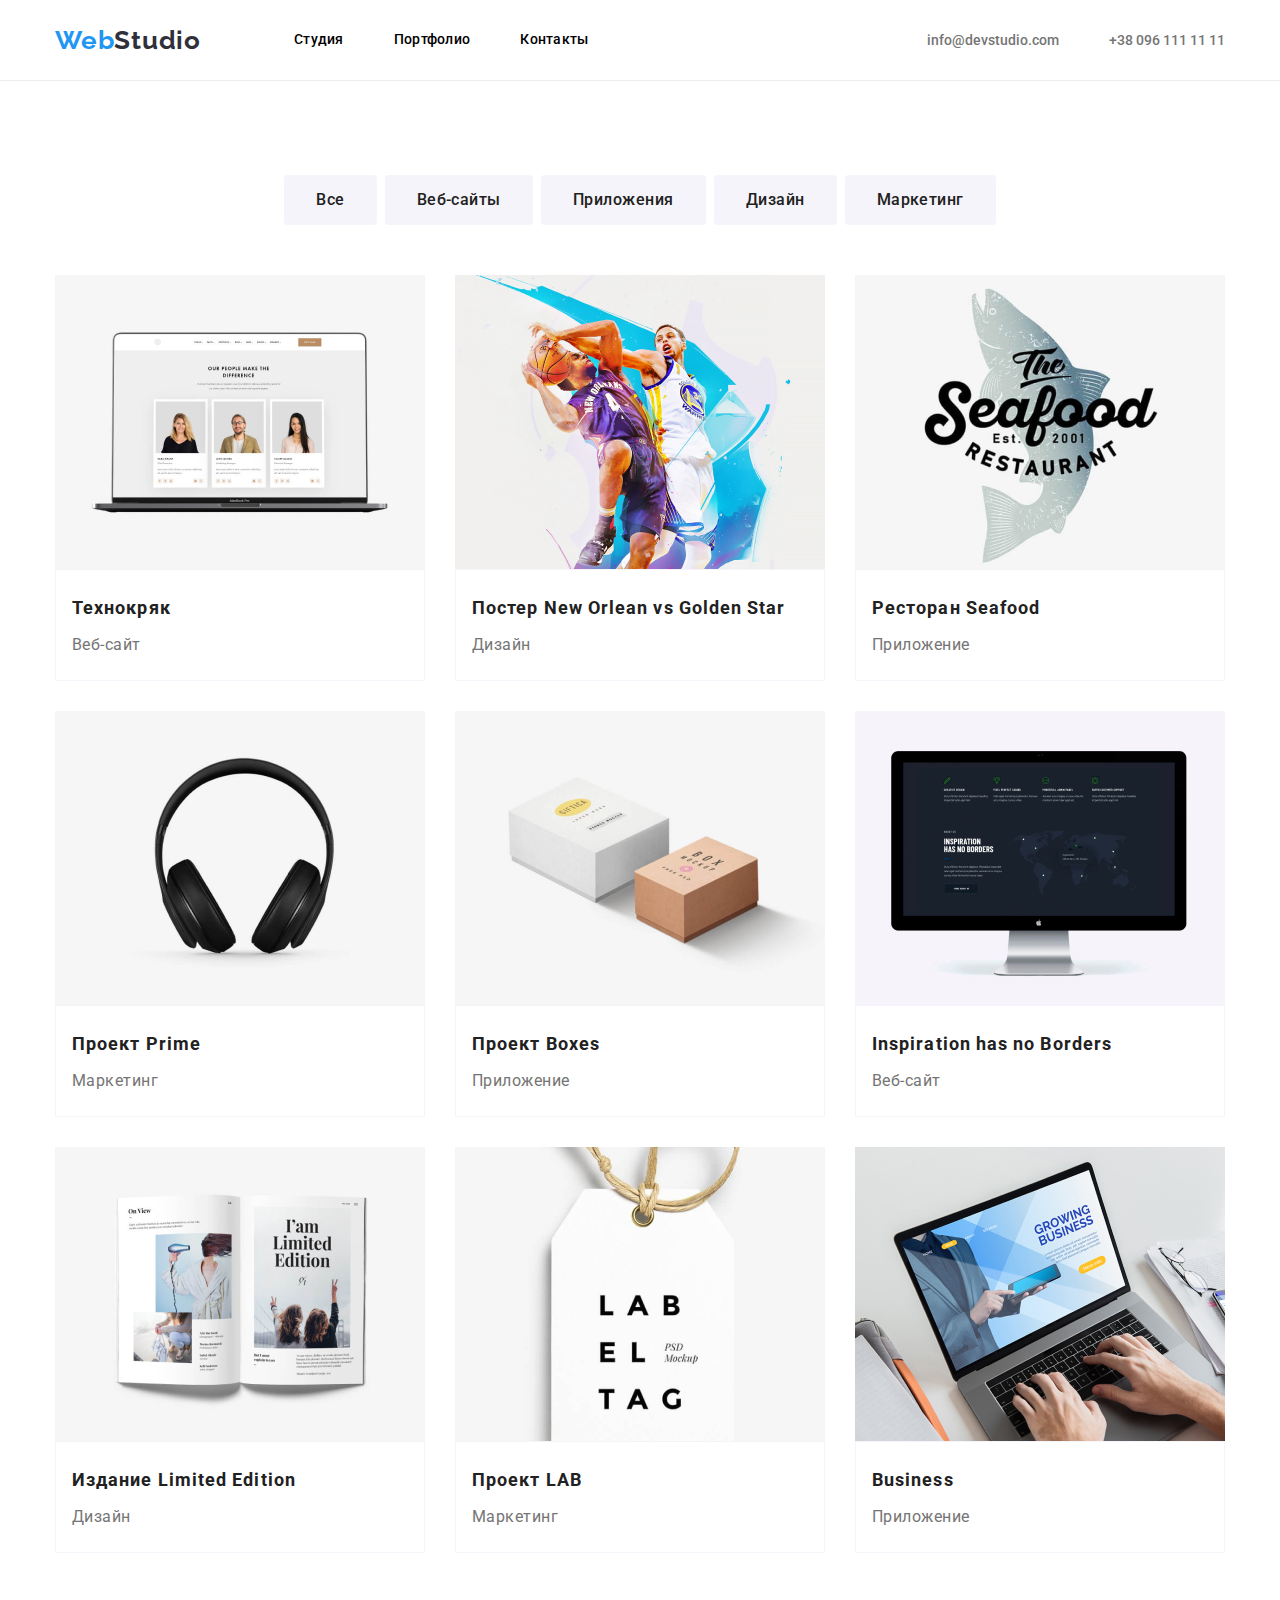
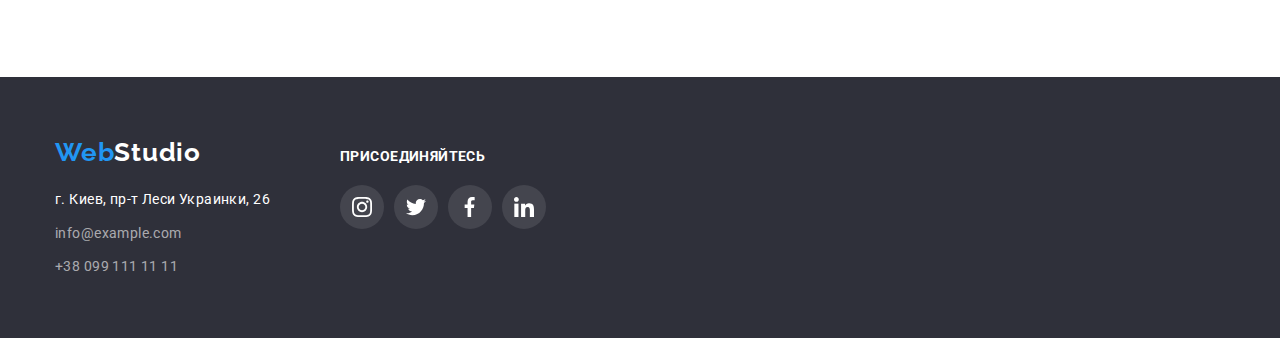
==== commit 339e28f0: "fix" ====
--- a/portfolio.html
+++ b/portfolio.html
@@ -145,7 +145,7 @@
        <!--footer of the page-->
     <footer class="footer">
         <div class="container position-foot">
-            <div class="container-footer">
+            <div class="footer-adress-column">
                 <a href="./index.html" lang="en" class="logo-footer"><span class="logo-color">Web</span>Studio</a>
                 <address class="adress">
                     <p>г. Киев, пр-т Леси Украинки, 26</p>
@@ -155,7 +155,7 @@
                     </ul>
                 </address>
             </div>
-            <div>
+            <div class="footer-social-column">
                 <p class="join">
                     присоединяйтесь
                 </p>
--- a/css/styles.css
+++ b/css/styles.css
@@ -374,6 +374,10 @@
   padding-top: 60px;
 }
 
+.footer .social-links .link svg {
+  fill: #ffffff;
+}
+
 .adress {
   font-style: normal;
 }
@@ -619,7 +623,7 @@
   color: var(--fon-color);
 }
 
-.container-footer {
+.footer-adress-column {
   margin-right: 70px;
 }
 
